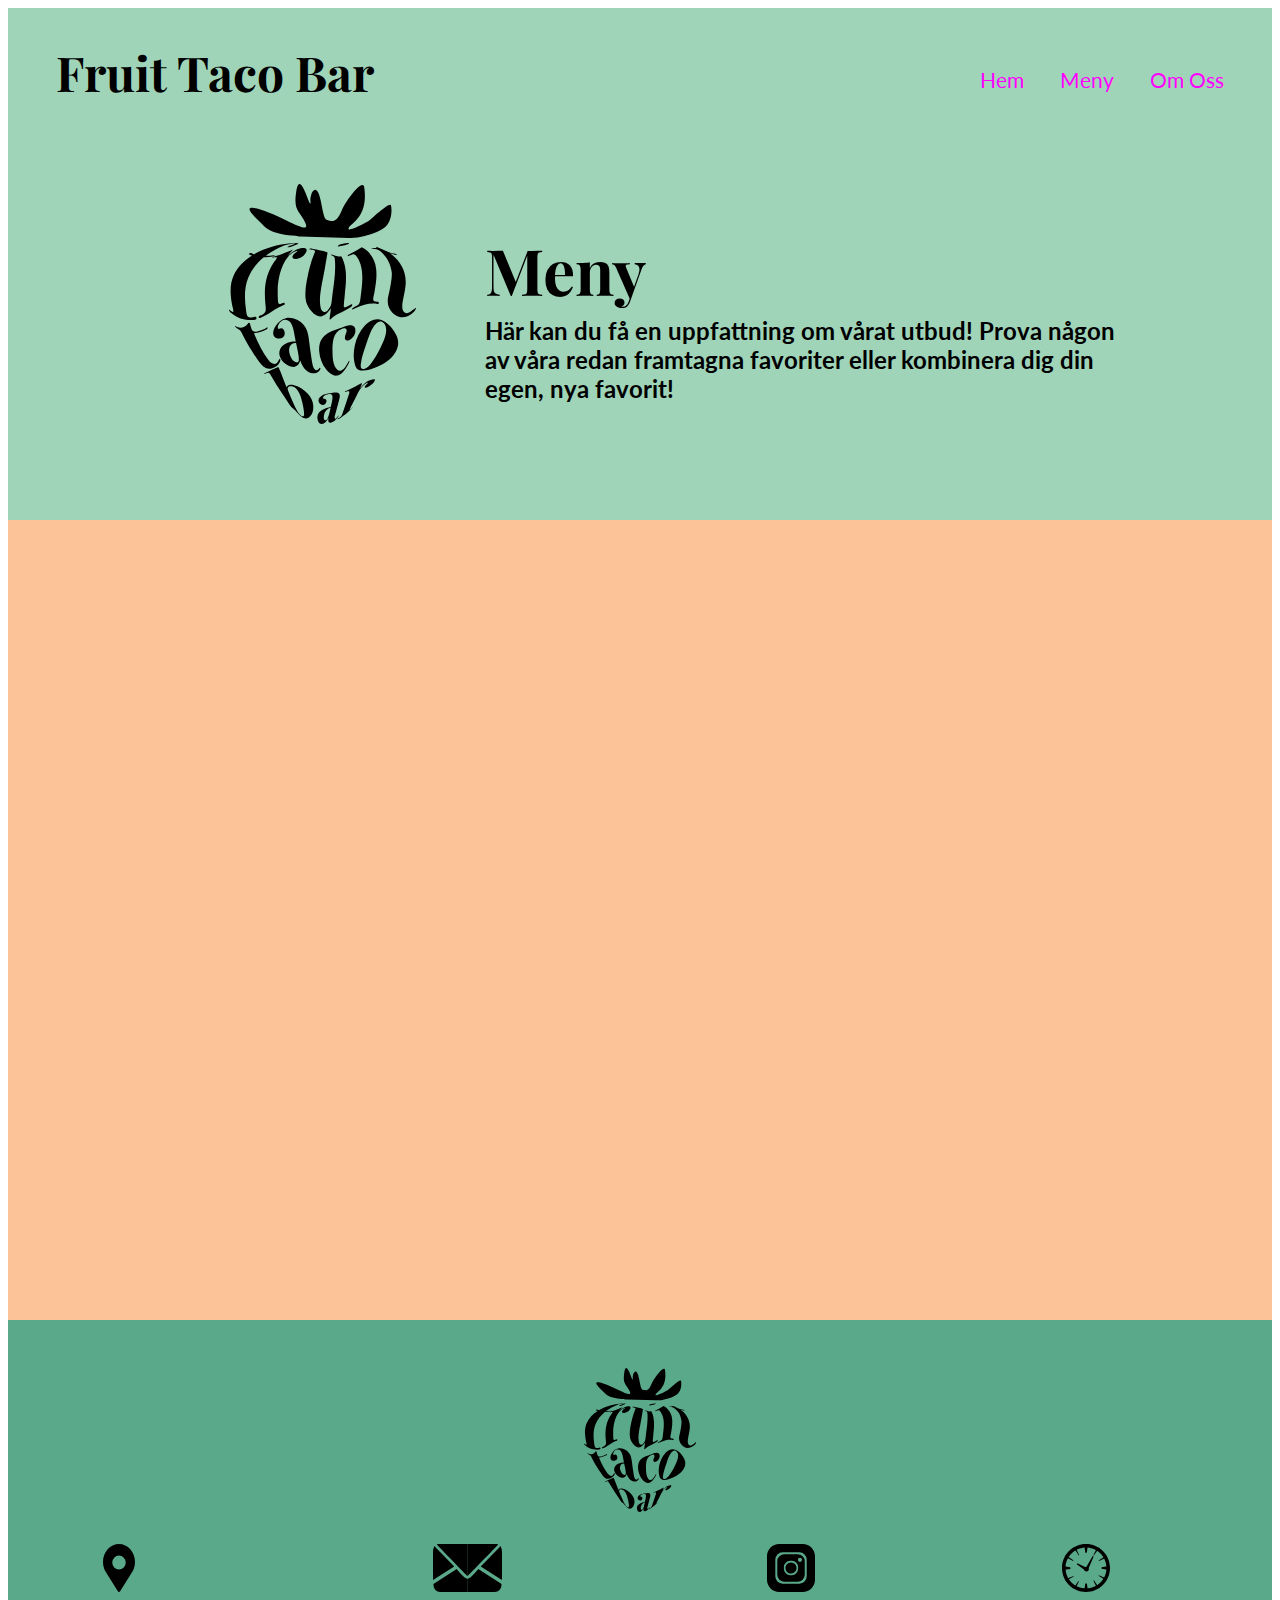
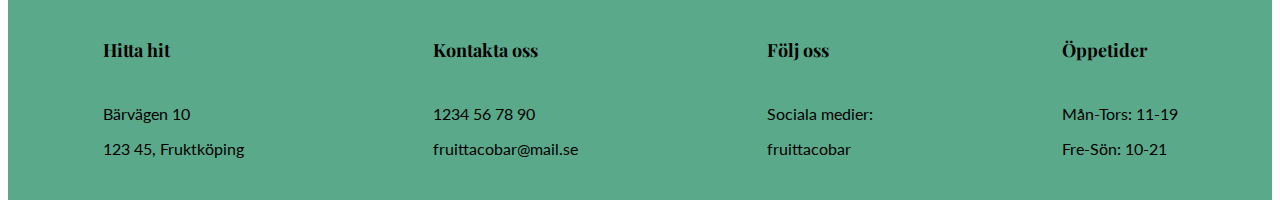
==== meny.html @ 5327a778 "måndag 6dec" ====
<!DOCTYPE html>
<html lang="en">
<head>
    <meta charset="UTF-8">
    <meta http-equiv="X-UA-Compatible" content="IE=edge">
    <meta name="viewport" content="width=device-width, initial-scale=1.0">
    
    <title>Meny - Fruit Taco Bar</title>
    <link rel="stylesheet" type="text/css" href="style.css">

    <style>
        @import url(https://fonts.googleapis.com/css2?family=Playfair+Display&display=swap);
        @import url(https://fonts.googleapis.com/css2?family=Lato:wght@300&display=swap);
    </style>

</head>
<body>

    <div id="wrapper">

        <header>
            <div id="upp">
                <h5 id="fruittacobar">Fruit Taco Bar</h5>
                <nav>
                    <ul>
                        <li><a href="index.html">Hem</a></li>
                        <li><a href="meny.html">Meny</a></li>
                        <li><a href="omoss.html">Om Oss</a></li>
                    </ul>
                </nav>
            </div>
            <div id="upp2"> 
                <h1>Meny</h1>
                <h2>Här kan du få en uppfattning om vårat utbud! Prova någon av våra redan framtagna favoriter eller kombinera dig din egen, nya favorit!</h2>
                <img id="logo1" src="img/logoblack.svg" alt="Logga">
            </div>
        </header>
    
        <main>

        </main>
    
        <footer>
            <section id="footerlogga">
                <img id="logo2" src="img/logoblack.svg" alt="Logga">
            </section>
            <section id="footerinfo">
                <article>
                    <img id="findus" src="img/symbol_findus.svg" alt="symbol">
                    <h6>Hitta hit</h6>
                    <p>Bärvägen 10</p>
                    <p>123 45, Fruktköping</p>
                </article>
                <article>
                    <img id="contactus" src="img/symbol_contactus.svg" alt="symbol">
                    <h6>Kontakta oss</h6>
                    <p>1234 56 78 90</p>
                    <p>fruittacobar@mail.se</p>
                </article>
                <article>
                    <img id="followus" src="img/symbol_followus.svg" alt="symbol">
                    <h6>Följ oss</h6>
                    <p>Sociala medier:</p>
                    <p>fruittacobar</p>
                </article>
                <article>
                    <img id="openinghours" src="img/symbol_openinghours.svg" alt="symbol">
                    <h6>Öppetider</h6>
                    <p>Mån-Tors: 11-19</p>
                    <p>Fre-Sön: 10-21</p>
                </article>
            </section>
        </footer>
    
    
    </div>
    
</body>
</html>
---- style.css ----
#wrapper {
    display: grid;
    grid-template-areas:
    'hd'
    'mn'
    'ft';
    grid-template-rows: 32rem 50rem 30rem;
}

header {
    grid-area: hd;
    background-color: rgb(159, 212, 185);
}

#upp {
    display: grid;
    grid-template-areas: 
    'h5 nav';
}

h5 {
    display: flex;
    justify-content: flex-start;
    grid-area: h5;
    font-family: 'Playfair Display';
    margin-left: 3rem;
    margin-top: 2rem;
    font-size: 3em
}

nav {
    display: flex;
    justify-content: flex-end;
    grid-area: nav;
    font-family: 'Lato';
    margin-right: 3rem;
    margin-top: 2.7rem;
}

a {
    text-decoration: none;
    color: fuchsia;
}

a:hover {
    color:deepskyblue;
}

#knapp {
    color:goldenrod;
}

#knapp:hover {
    color:lawngreen;
}

#upp2 {
    display: grid;
    grid-template-areas: 
    'logo1 h1'
    'logo1 h2';
    grid-template-columns: 16rem 40rem;
    grid-template-rows: 7rem 10rem;
    width: 65%;
    margin: auto;
}

h1 {
    grid-area: h1;
    font-family: 'Playfair Display';
    font-size: 4em;
}

h2 {
    grid-area: h2;
    font-family: 'Lato';
    font-size:1.5em;
}

#logo1 {
    height: 15rem;
    grid-area: logo1;
}

ul {
    list-style-type: none;
}

li {
    display: inline;
    margin-left: 2rem;
    font-size: 1.3rem;
    color: fuchsia;
}

main {
    grid-area: mn;
    background-color: rgb(252, 195, 152);
}

#fyrasteg {
    background-color: indianred;
    margin: 5rem;
    padding: 2rem;
}

#fyra {
    display: flex;
    justify-content: space-around;
}

#b {
    display: flex;
    justify-content: center;
    background-color: maroon;
    width: 20rem;
    margin: auto;
    font-size: 1.2rem;
}

#a {
    margin: 2rem;
}

h3 {
    font-family: 'Playfair Display';
}

h4 {
    font-family: 'Playfair Display';
}

#tworeviews {
    display: flex;
    justify-content: center;
    font-size: 1.3rem;
}

#review {
    width: 11rem;
}

#boxreview1 {
    background-color: mediumseagreen;
    width: 20rem;
    height: 10rem;
    margin-right: 2rem;
    padding: 2rem;
}

#boxreview2 {
    background-color: crimson;
    width: 20rem;
    height: 10rem;
    margin-left: 2rem;
    padding: 2rem;
}

#citat {
    font-size: 1.5rem;
}

footer {
    grid-area: ft;
    background-color:rgb(91, 169, 139);
    padding-top: 2rem;
}

#logo2 {
    height: 9rem;
}

#footerlogga {
    display: flex;
    justify-content: center;
    margin-bottom: 2rem;
    margin-top: 1rem;
}

#footerinfo {
    display: flex;
    justify-content: space-around;
}

h6 {
    font-family: 'Playfair Display';
    font-size: 18px;
}

p {
    font-family: 'Lato';
}

#findus { 
    height: 3rem;
}

#contactus {
    height: 3rem;
}

#followus {
    height: 3rem;
}

#openinghours {
    height: 3rem;
}
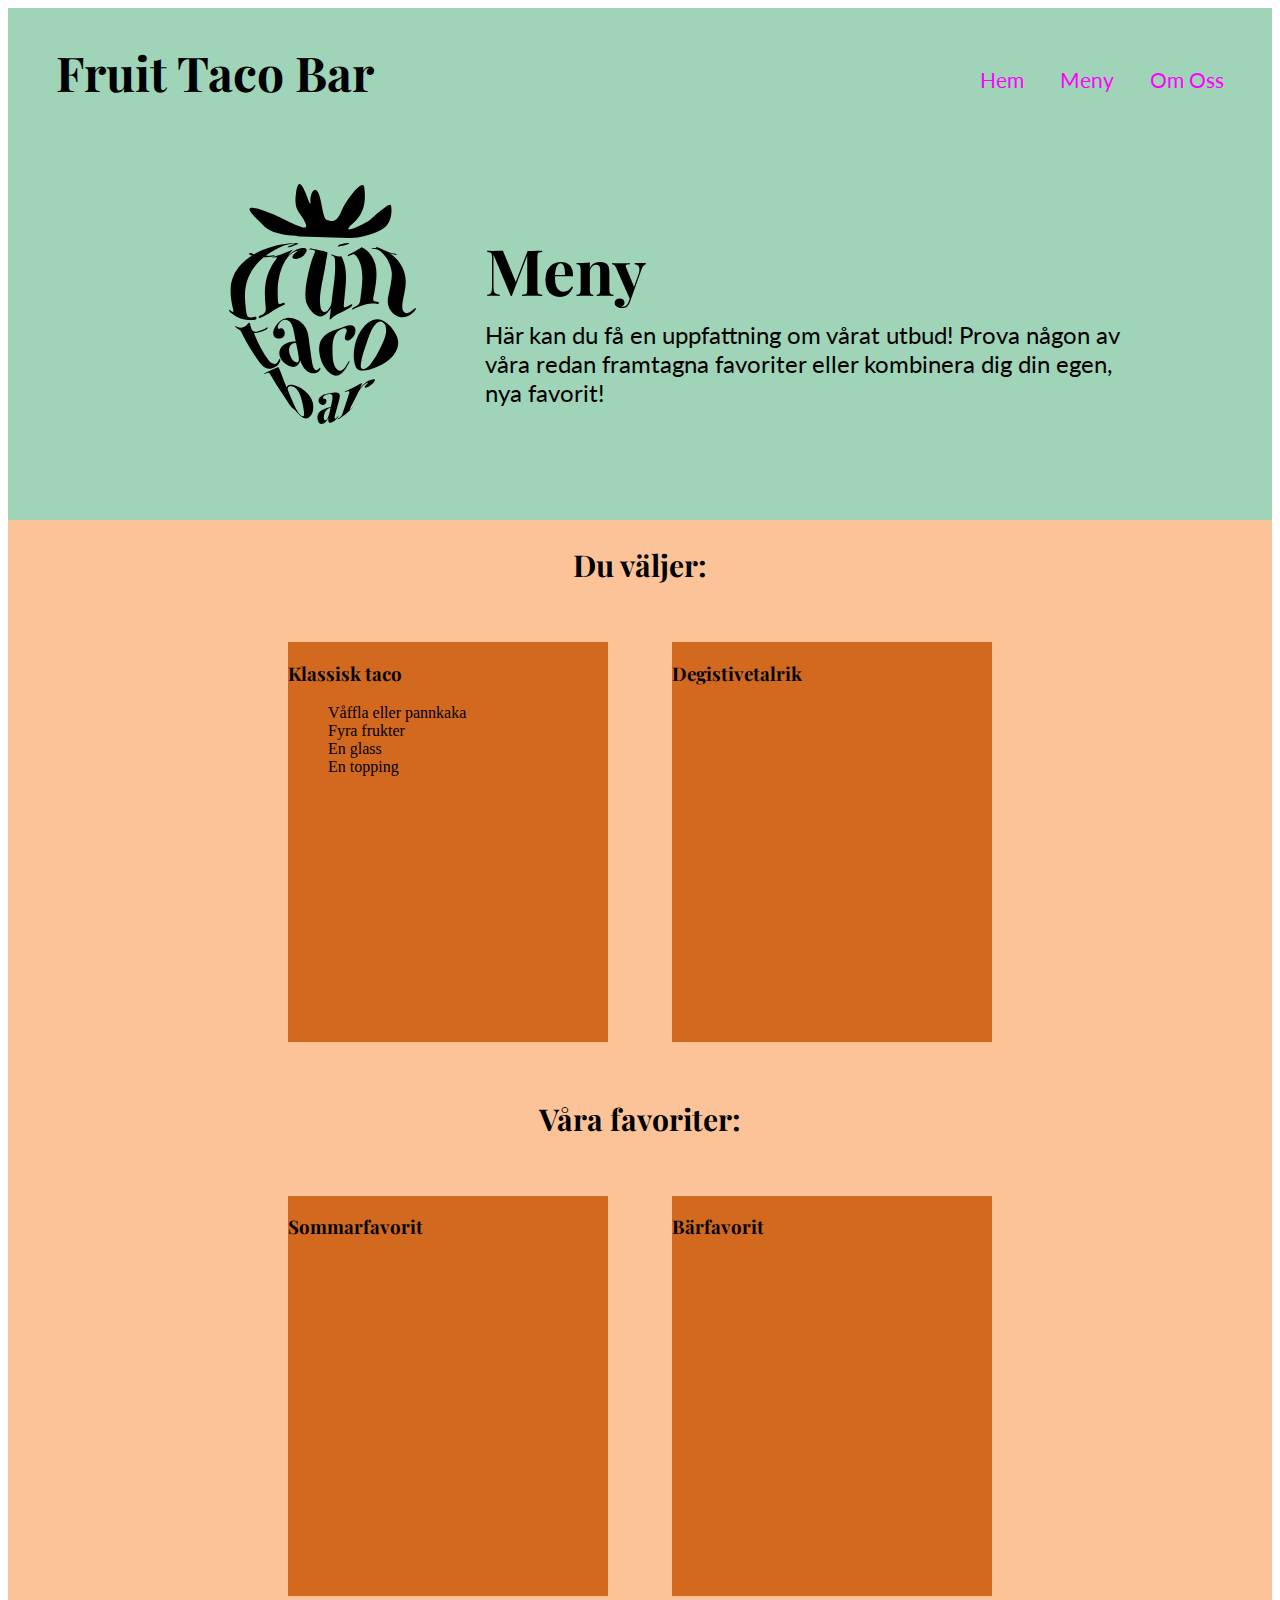
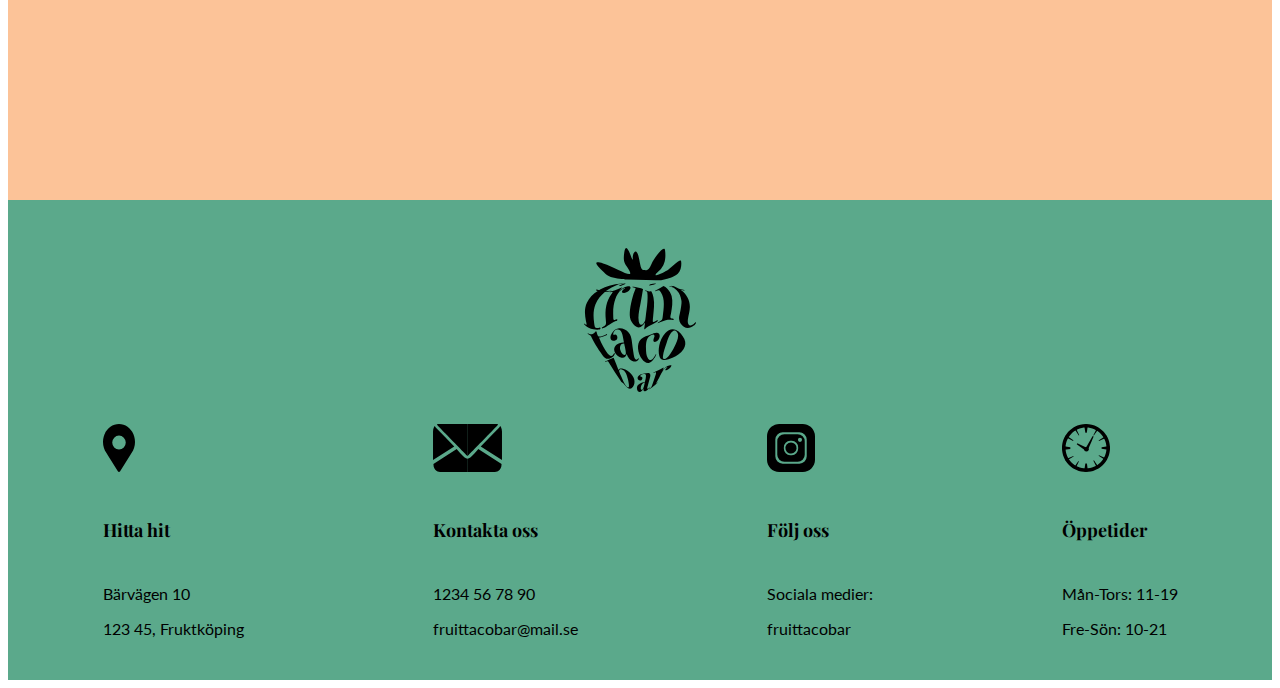
==== commit d0a94df7: "torsdag 9 december" ====
--- a/meny.html
+++ b/meny.html
@@ -23,21 +23,44 @@
                 <h5 id="fruittacobar">Fruit Taco Bar</h5>
                 <nav>
                     <ul>
-                        <li><a href="index.html">Hem</a></li>
-                        <li><a href="meny.html">Meny</a></li>
-                        <li><a href="omoss.html">Om Oss</a></li>
+                        <li class="navlista"><a href="index.html">Hem</a></li>
+                        <li class="navlista"><a href="meny.html">Meny</a></li>
+                        <li class="navlista"><a href="omoss.html">Om Oss</a></li>
                     </ul>
                 </nav>
             </div>
             <div id="upp2"> 
                 <h1>Meny</h1>
-                <h2>Här kan du få en uppfattning om vårat utbud! Prova någon av våra redan framtagna favoriter eller kombinera dig din egen, nya favorit!</h2>
+                <p id="pheader">Här kan du få en uppfattning om vårat utbud! Prova någon av våra redan framtagna favoriter eller kombinera dig din egen, nya favorit!</p>
                 <img id="logo1" src="img/logoblack.svg" alt="Logga">
             </div>
         </header>
     
         <main>
-
+            <h2>Du väljer:</h2>
+            <section id="sectionA">
+                <article id="klassisk">
+                    <h3>Klassisk taco</h3>
+                    <ul>
+                        <li>Våffla eller pannkaka</li>
+                        <li>Fyra frukter</li>
+                        <li>En glass</li>
+                        <li>En topping</li>
+                    </ul>
+                </article>
+                <article id="degistive">
+                    <h3>Degistivetalrik</h3>
+                </article>
+            </section>
+            <h2>Våra favoriter:</h2>
+            <section id="sectionB">
+                <article id="favorit1">
+                    <h3>Sommarfavorit</h3>
+                </article>
+                <article id="favorit2">
+                    <h3>Bärfavorit</h3>
+                </article>
+            </section>
         </main>
     
         <footer>
--- a/style.css
+++ b/style.css
@@ -4,7 +4,7 @@
     'hd'
     'mn'
     'ft';
-    grid-template-rows: 32rem 50rem 30rem;
+    grid-template-rows: 32rem 80rem 30rem;
 }
 
 header {
@@ -71,7 +71,7 @@
     font-size: 4em;
 }
 
-h2 {
+#pheader {
     grid-area: h2;
     font-family: 'Lato';
     font-size:1.5em;
@@ -86,7 +86,7 @@
     list-style-type: none;
 }
 
-li {
+.navlista {
     display: inline;
     margin-left: 2rem;
     font-size: 1.3rem;
@@ -205,4 +205,59 @@
 
 #openinghours {
     height: 3rem;
+}
+
+#sectionA {
+    display: grid;
+    grid-template-areas: 
+    'kl de';
+    display: flex;
+    justify-content: center;
+}
+
+#klassisk {
+    grid-area: kl;
+    width: 20rem;
+    height: 25rem;
+    background-color: chocolate;
+    margin:2rem;
+}
+
+#degistive {
+    grid-area: de;
+    width: 20rem;
+    height: 25rem;
+    background-color: chocolate;
+    margin:2rem;
+}
+
+#sectionB {
+    display: grid;
+    grid-template-areas: 
+    'f1 f2';
+    display: flex;
+    justify-content: center;
+}
+
+#favorit1 {
+    grid-area: f1;
+    width: 20rem;
+    height: 25rem;
+    background-color: chocolate;
+    margin:2rem;
+}
+
+#favorit2 {
+    grid-area: f2;
+    width: 20rem;
+    height: 25rem;
+    background-color: chocolate;
+    margin:2rem;
+}
+
+h2 {
+    font-family: 'Playfair Display';
+    font-size: 30px;
+    display: flex;
+    justify-content: center;
 }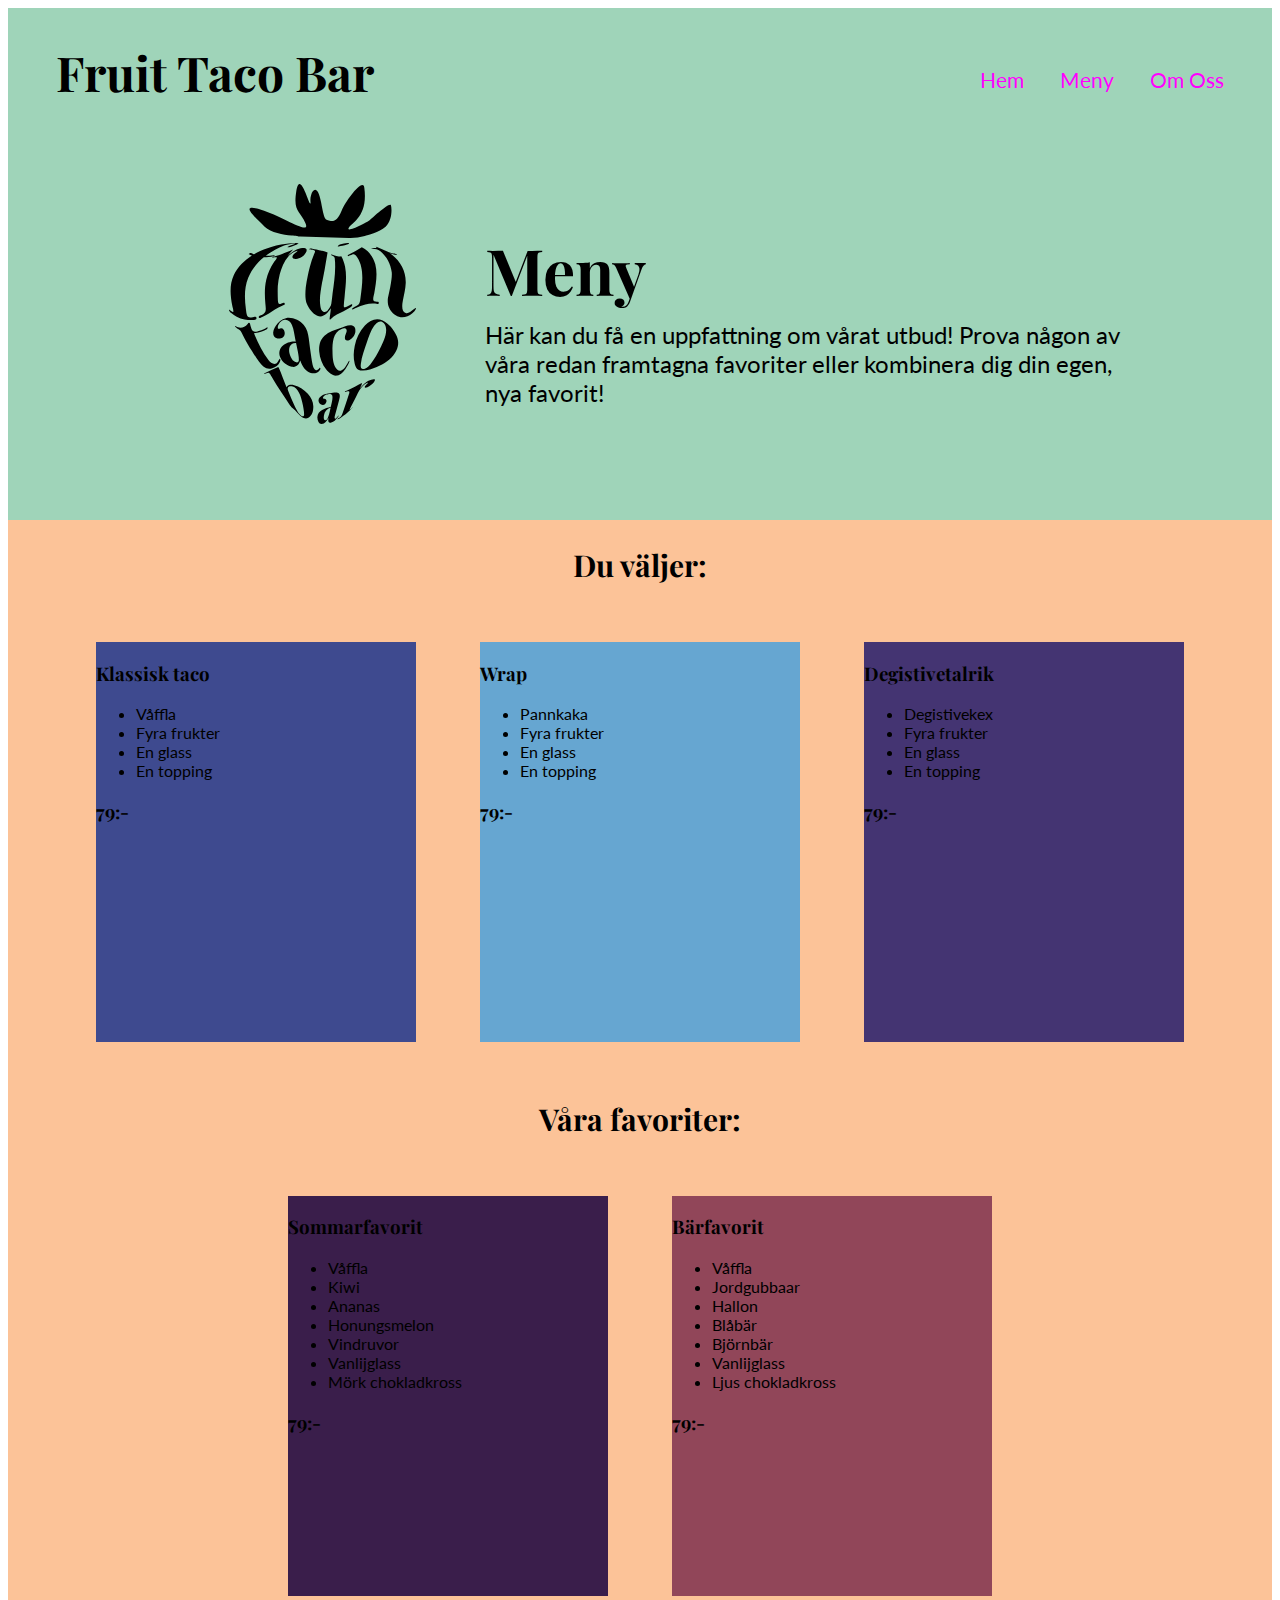
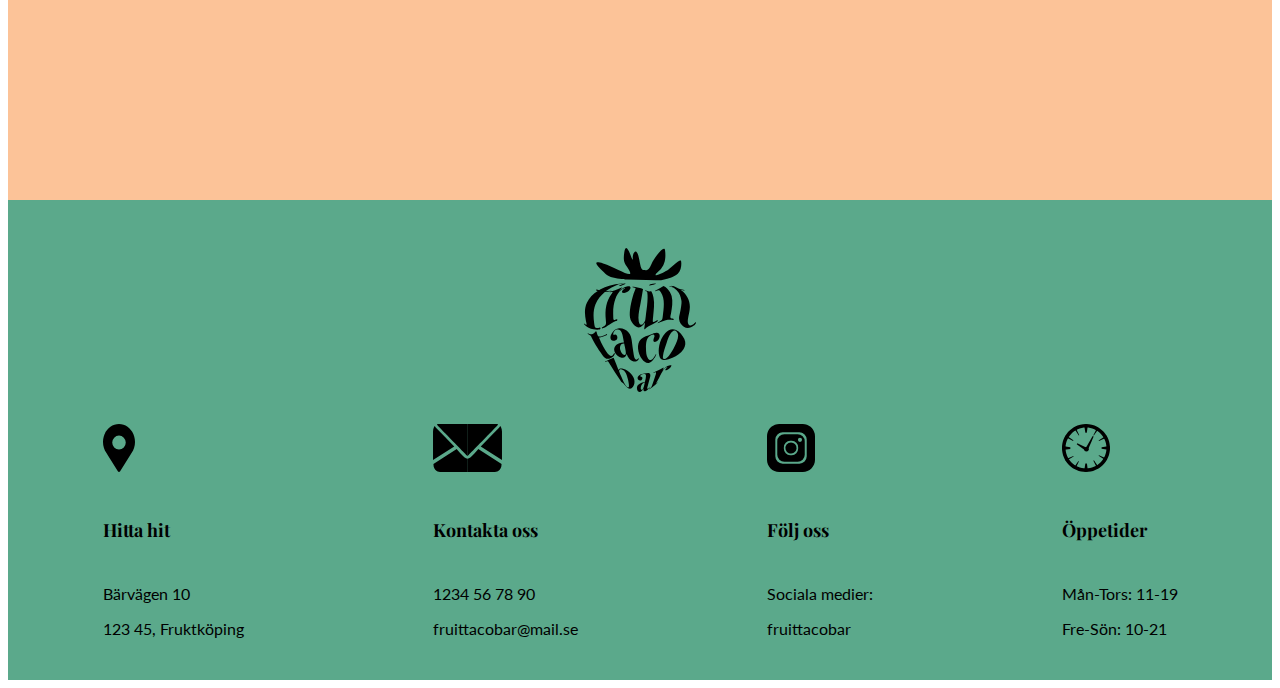
==== commit d9d42a1a: "lektion 16 dec" ====
--- a/meny.html
+++ b/meny.html
@@ -42,23 +42,61 @@
                 <article id="klassisk">
                     <h3>Klassisk taco</h3>
                     <ul>
-                        <li>Våffla eller pannkaka</li>
+                        <li>Våffla</li>
                         <li>Fyra frukter</li>
                         <li>En glass</li>
                         <li>En topping</li>
                     </ul>
+                    <h3 id="pris">79:-</h3>
+                </article>
+                <article id="wrap">
+                    <h3>Wrap</h3>
+                    <ul>
+                        <li>Pannkaka</li>
+                        <li>Fyra frukter</li>
+                        <li>En glass</li>
+                        <li>En topping</li>
+                    </ul>
+                    <h3 id="pris">79:-</h3>
                 </article>
                 <article id="degistive">
                     <h3>Degistivetalrik</h3>
+                    <ul>
+                        <li>Degistivekex</li>
+                        <li>Fyra frukter</li>
+                        <li>En glass</li>
+                        <li>En topping</li>
+                    </ul>
+                    <h3 id="pris">79:-</h3>
                 </article>
             </section>
             <h2>Våra favoriter:</h2>
             <section id="sectionB">
                 <article id="favorit1">
                     <h3>Sommarfavorit</h3>
+                    <ul>
+                        <li>Våffla</li>
+                        <li>Kiwi</li>
+                        <li>Ananas</li>
+                        <li>Honungsmelon</li>
+                        <li>Vindruvor</li>
+                        <li>Vanlijglass</li>
+                        <li>Mörk chokladkross</li>
+                    </ul>
+                    <h3 id="pris">79:-</h3>
                 </article>
                 <article id="favorit2">
                     <h3>Bärfavorit</h3>
+                    <ul>
+                        <li>Våffla</li>
+                        <li>Jordgubbaar</li>
+                        <li>Hallon</li>
+                        <li>Blåbär</li>
+                        <li>Björnbär</li>
+                        <li>Vanlijglass</li>
+                        <li>Ljus chokladkross</li>
+                    </ul>
+                    <h3 id="pris">79:-</h3>
                 </article>
             </section>
         </main>
@@ -95,7 +133,6 @@
             </section>
         </footer>
     
-    
     </div>
     
 </body>
--- a/style.css
+++ b/style.css
@@ -82,8 +82,12 @@
     grid-area: logo1;
 }
 
+ol {
+    list-style-type: none;
+}
+
 ul {
-    list-style-type: none;
+    font-family: 'Lato';
 }
 
 .navlista {
@@ -210,7 +214,7 @@
 #sectionA {
     display: grid;
     grid-template-areas: 
-    'kl de';
+    'kl wr de';
     display: flex;
     justify-content: center;
 }
@@ -219,7 +223,15 @@
     grid-area: kl;
     width: 20rem;
     height: 25rem;
-    background-color: chocolate;
+    background-color: rgb(62, 74, 143);
+    margin:2rem;
+}
+
+#wrap {
+    grid-area: wr;
+    width: 20rem;
+    height: 25rem;
+    background-color: rgb(102, 166, 209);
     margin:2rem;
 }
 
@@ -227,7 +239,7 @@
     grid-area: de;
     width: 20rem;
     height: 25rem;
-    background-color: chocolate;
+    background-color: rgb(68, 52, 114);
     margin:2rem;
 }
 
@@ -243,7 +255,7 @@
     grid-area: f1;
     width: 20rem;
     height: 25rem;
-    background-color: chocolate;
+    background-color: rgb(58, 30, 75);
     margin:2rem;
 }
 
@@ -251,7 +263,7 @@
     grid-area: f2;
     width: 20rem;
     height: 25rem;
-    background-color: chocolate;
+    background-color: rgb(145, 70, 89);
     margin:2rem;
 }
 
@@ -260,4 +272,8 @@
     font-size: 30px;
     display: flex;
     justify-content: center;
+}
+
+.omosssymbol {
+    height: 3rem;
 }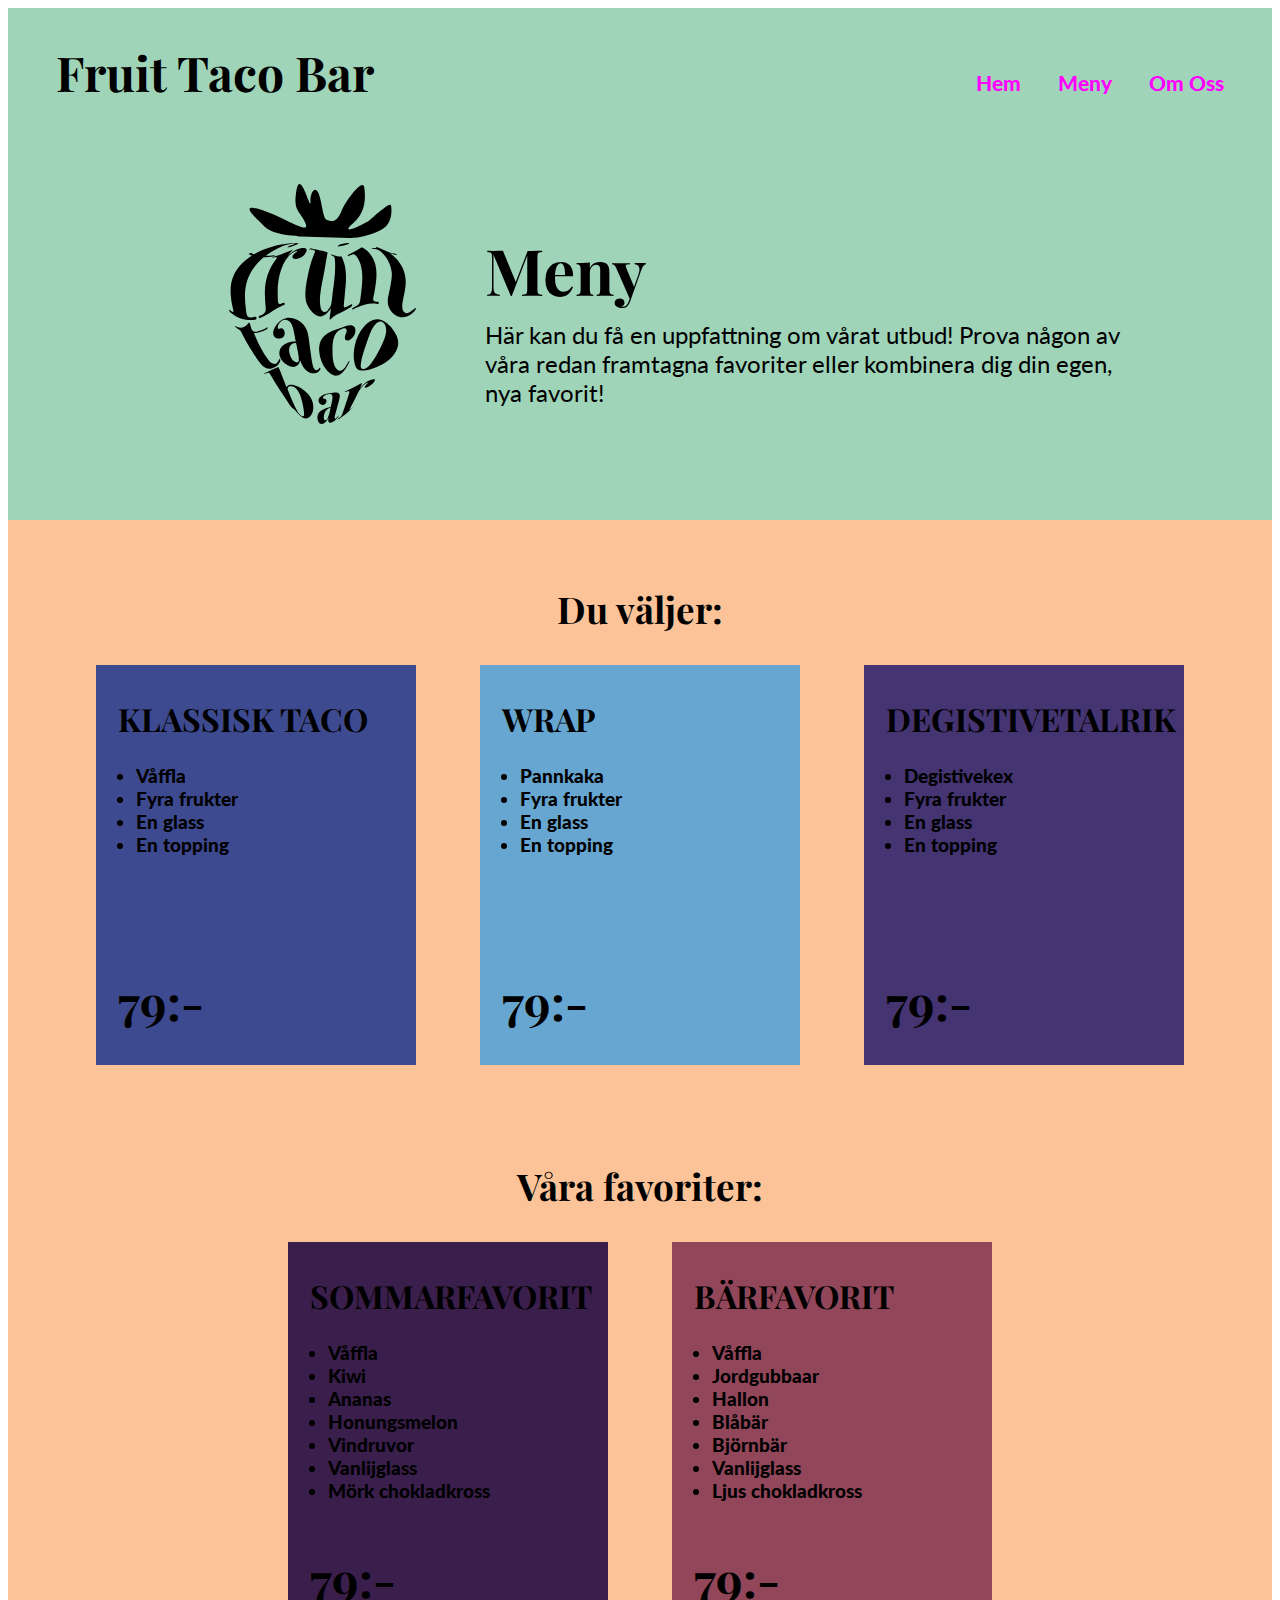
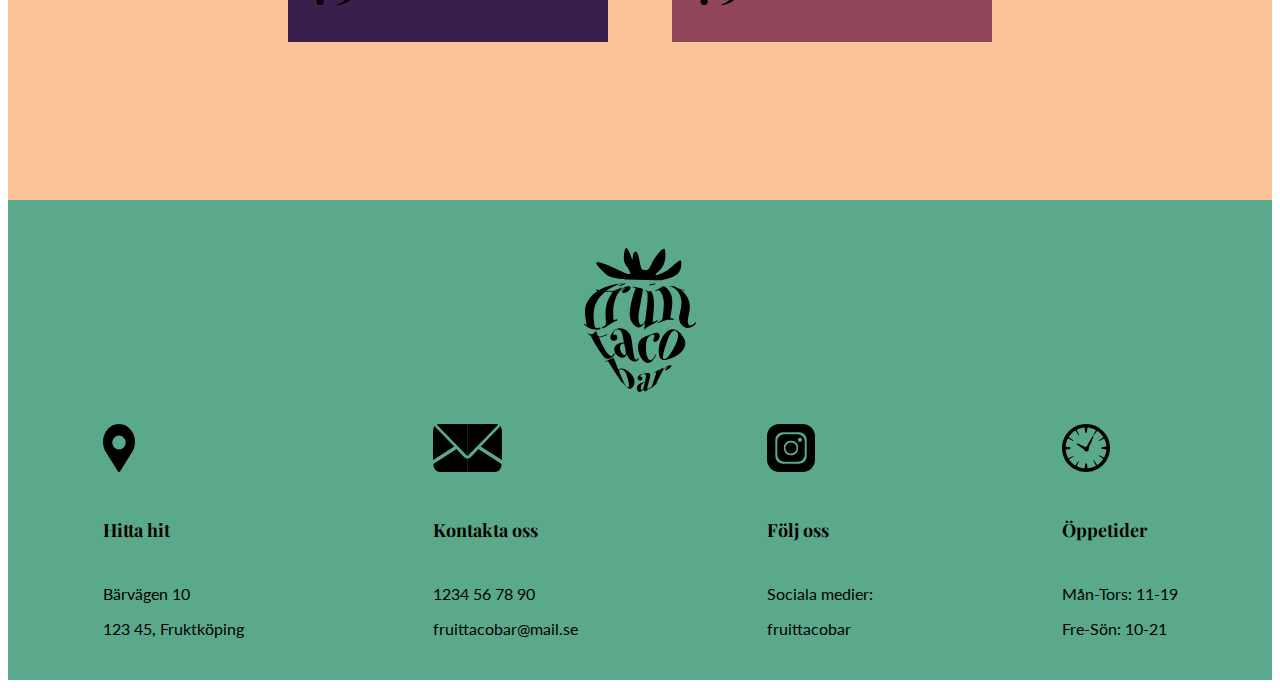
==== commit 941c2f1d: "30dec" ====
--- a/meny.html
+++ b/meny.html
@@ -16,7 +16,7 @@
 </head>
 <body>
 
-    <div id="wrapper">
+    <div id="wrappermeny">
 
         <header>
             <div id="upp">
@@ -40,40 +40,40 @@
             <h2>Du väljer:</h2>
             <section id="sectionA">
                 <article id="klassisk">
-                    <h3>Klassisk taco</h3>
+                    <h3>KLASSISK TACO</h3>
                     <ul>
                         <li>Våffla</li>
                         <li>Fyra frukter</li>
                         <li>En glass</li>
                         <li>En topping</li>
                     </ul>
-                    <h3 id="pris">79:-</h3>
+                    <h3 class="pris">79:-</h3>
                 </article>
                 <article id="wrap">
-                    <h3>Wrap</h3>
+                    <h3>WRAP</h3>
                     <ul>
                         <li>Pannkaka</li>
                         <li>Fyra frukter</li>
                         <li>En glass</li>
                         <li>En topping</li>
                     </ul>
-                    <h3 id="pris">79:-</h3>
+                    <h3 class="pris">79:-</h3>
                 </article>
                 <article id="degistive">
-                    <h3>Degistivetalrik</h3>
+                    <h3>DEGISTIVETALRIK</h3>
                     <ul>
                         <li>Degistivekex</li>
                         <li>Fyra frukter</li>
                         <li>En glass</li>
                         <li>En topping</li>
                     </ul>
-                    <h3 id="pris">79:-</h3>
+                    <h3 class="pris">79:-</h3>
                 </article>
             </section>
             <h2>Våra favoriter:</h2>
             <section id="sectionB">
                 <article id="favorit1">
-                    <h3>Sommarfavorit</h3>
+                    <h3>SOMMARFAVORIT</h3>
                     <ul>
                         <li>Våffla</li>
                         <li>Kiwi</li>
@@ -83,10 +83,10 @@
                         <li>Vanlijglass</li>
                         <li>Mörk chokladkross</li>
                     </ul>
-                    <h3 id="pris">79:-</h3>
+                    <h3 class="pris">79:-</h3>
                 </article>
                 <article id="favorit2">
-                    <h3>Bärfavorit</h3>
+                    <h3>BÄRFAVORIT</h3>
                     <ul>
                         <li>Våffla</li>
                         <li>Jordgubbaar</li>
@@ -96,7 +96,7 @@
                         <li>Vanlijglass</li>
                         <li>Ljus chokladkross</li>
                     </ul>
-                    <h3 id="pris">79:-</h3>
+                    <h3 class="pris">79:-</h3>
                 </article>
             </section>
         </main>
--- a/style.css
+++ b/style.css
@@ -1,4 +1,22 @@
-#wrapper {
+#wrapperhem {
+    display: grid;
+    grid-template-areas:
+    'hd'
+    'mn'
+    'ft';
+    grid-template-rows: 32rem 55rem 30rem;
+}
+
+#wrappermeny {
+    display: grid;
+    grid-template-areas:
+    'hd'
+    'mn'
+    'ft';
+    grid-template-rows: 32rem 80rem 30rem;
+}
+
+#wrapperomoss {
     display: grid;
     grid-template-areas:
     'hd'
@@ -86,10 +104,6 @@
     list-style-type: none;
 }
 
-ul {
-    font-family: 'Lato';
-}
-
 .navlista {
     display: inline;
     margin-left: 2rem;
@@ -104,7 +118,7 @@
 
 #fyrasteg {
     background-color: indianred;
-    margin: 5rem;
+    margin: 1rem 5rem 5rem 5rem;
     padding: 2rem;
 }
 
@@ -128,6 +142,25 @@
 
 h3 {
     font-family: 'Playfair Display';
+    font-size: 2rem;
+    margin-left: 1.4rem;
+    grid-area: h31;
+}
+
+ul {
+    font-family: 'Lato';
+    grid-area: ul1;
+    font-size: 1.2rem;
+    font-weight: 1000;
+}
+
+.pris {
+    font-size: 3rem;
+    grid-area: h32;
+}
+
+.enavfyra {
+    margin: auto;
 }
 
 h4 {
@@ -225,6 +258,12 @@
     height: 25rem;
     background-color: rgb(62, 74, 143);
     margin:2rem;
+    display: grid;
+    grid-template-areas: 
+    'h31'
+    'ul1'
+    'h32';
+    grid-template-rows: 5rem 11rem auto;
 }
 
 #wrap {
@@ -233,6 +272,12 @@
     height: 25rem;
     background-color: rgb(102, 166, 209);
     margin:2rem;
+    display: grid;
+    grid-template-areas: 
+    'h31'
+    'ul1'
+    'h32';
+    grid-template-rows: 5rem 11rem auto;
 }
 
 #degistive {
@@ -241,6 +286,12 @@
     height: 25rem;
     background-color: rgb(68, 52, 114);
     margin:2rem;
+    display: grid;
+    grid-template-areas: 
+    'h31'
+    'ul1'
+    'h32';
+    grid-template-rows: 5rem 11rem auto;
 }
 
 #sectionB {
@@ -257,6 +308,12 @@
     height: 25rem;
     background-color: rgb(58, 30, 75);
     margin:2rem;
+    display: grid;
+    grid-template-areas: 
+    'h31'
+    'ul1'
+    'h32';
+    grid-template-rows: 5rem 11rem auto;
 }
 
 #favorit2 {
@@ -265,15 +322,27 @@
     height: 25rem;
     background-color: rgb(145, 70, 89);
     margin:2rem;
+    display: grid;
+    grid-template-areas: 
+    'h31'
+    'ul1'
+    'h32';
+    grid-template-rows: 5rem 11rem auto;
 }
 
 h2 {
     font-family: 'Playfair Display';
-    font-size: 30px;
-    display: flex;
-    justify-content: center;
+    font-size: 2.3rem;
+    display: flex;
+    justify-content: center;
+    margin-top: 4rem;
+    margin-bottom: auto;
 }
 
 .omosssymbol {
     height: 3rem;
+}
+
+#brödtextomoss {
+    padding: 1rem 5rem 2rem 5rem;
 }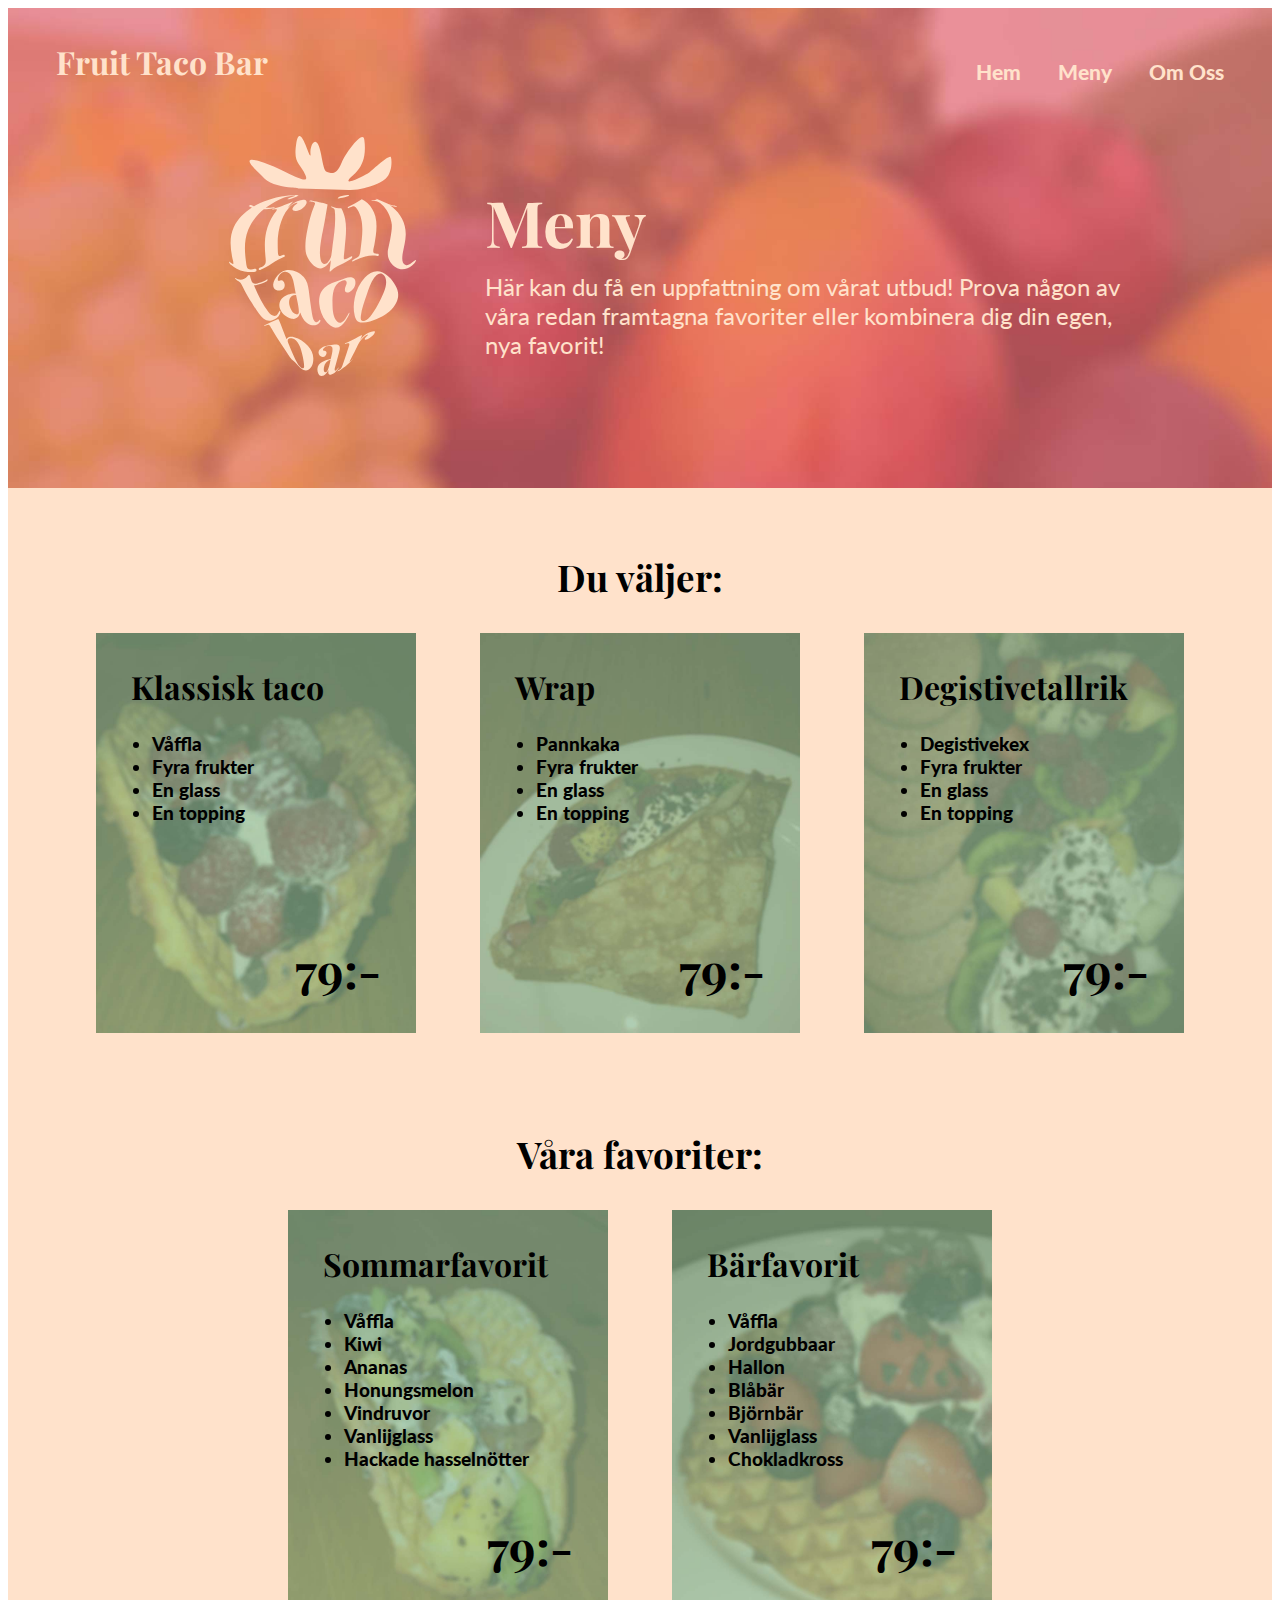
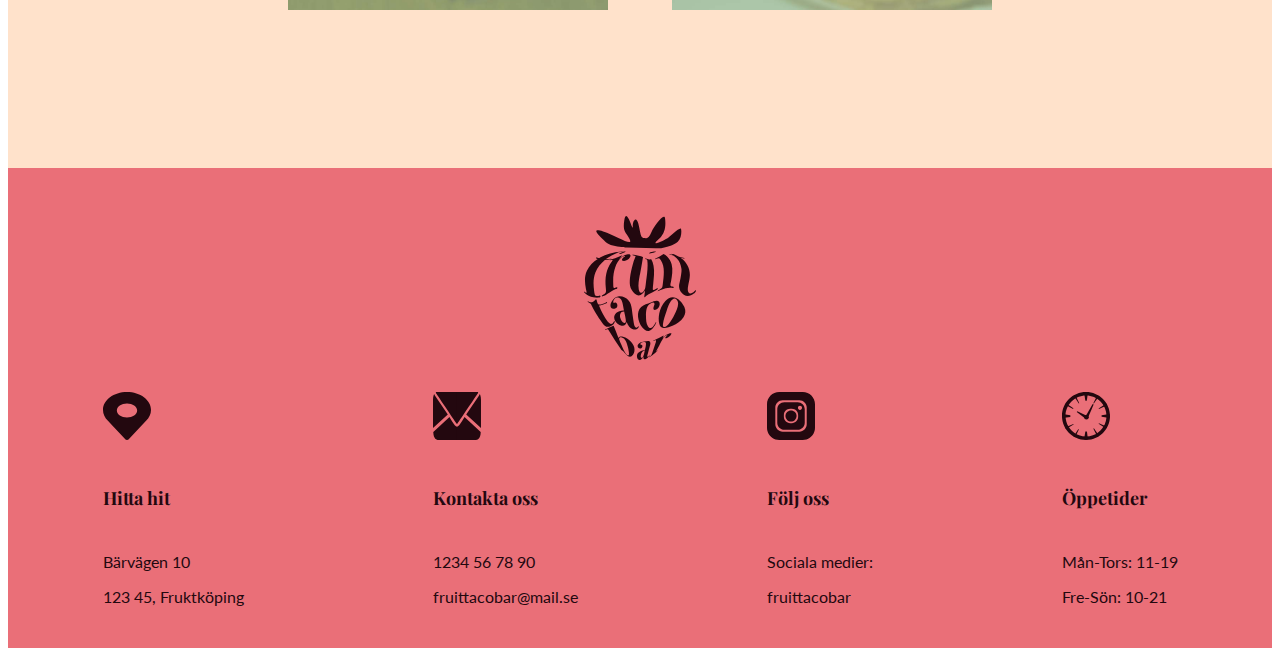
==== commit e0665de5: "måndag 3 jan" ====
--- a/meny.html
+++ b/meny.html
@@ -18,7 +18,7 @@
 
     <div id="wrappermeny">
 
-        <header>
+        <header id="headermeny">
             <div id="upp">
                 <h5 id="fruittacobar">Fruit Taco Bar</h5>
                 <nav>
@@ -32,7 +32,7 @@
             <div id="upp2"> 
                 <h1>Meny</h1>
                 <p id="pheader">Här kan du få en uppfattning om vårat utbud! Prova någon av våra redan framtagna favoriter eller kombinera dig din egen, nya favorit!</p>
-                <img id="logo1" src="img/logoblack.svg" alt="Logga">
+                <img id="logo1" src="img/logo_header.svg" alt="Logga">
             </div>
         </header>
     
@@ -40,7 +40,7 @@
             <h2>Du väljer:</h2>
             <section id="sectionA">
                 <article id="klassisk">
-                    <h3>KLASSISK TACO</h3>
+                    <h3>Klassisk taco</h3>
                     <ul>
                         <li>Våffla</li>
                         <li>Fyra frukter</li>
@@ -50,7 +50,7 @@
                     <h3 class="pris">79:-</h3>
                 </article>
                 <article id="wrap">
-                    <h3>WRAP</h3>
+                    <h3>Wrap</h3>
                     <ul>
                         <li>Pannkaka</li>
                         <li>Fyra frukter</li>
@@ -60,7 +60,7 @@
                     <h3 class="pris">79:-</h3>
                 </article>
                 <article id="degistive">
-                    <h3>DEGISTIVETALRIK</h3>
+                    <h3>Degistivetallrik</h3>
                     <ul>
                         <li>Degistivekex</li>
                         <li>Fyra frukter</li>
@@ -73,7 +73,7 @@
             <h2>Våra favoriter:</h2>
             <section id="sectionB">
                 <article id="favorit1">
-                    <h3>SOMMARFAVORIT</h3>
+                    <h3>Sommarfavorit</h3>
                     <ul>
                         <li>Våffla</li>
                         <li>Kiwi</li>
@@ -81,12 +81,12 @@
                         <li>Honungsmelon</li>
                         <li>Vindruvor</li>
                         <li>Vanlijglass</li>
-                        <li>Mörk chokladkross</li>
+                        <li>Hackade hasselnötter</li>
                     </ul>
                     <h3 class="pris">79:-</h3>
                 </article>
                 <article id="favorit2">
-                    <h3>BÄRFAVORIT</h3>
+                    <h3>Bärfavorit</h3>
                     <ul>
                         <li>Våffla</li>
                         <li>Jordgubbaar</li>
@@ -94,7 +94,7 @@
                         <li>Blåbär</li>
                         <li>Björnbär</li>
                         <li>Vanlijglass</li>
-                        <li>Ljus chokladkross</li>
+                        <li>Chokladkross</li>
                     </ul>
                     <h3 class="pris">79:-</h3>
                 </article>
@@ -103,29 +103,29 @@
     
         <footer>
             <section id="footerlogga">
-                <img id="logo2" src="img/logoblack.svg" alt="Logga">
+                <img id="logo2" src="img/logo_footer.svg" alt="Logga">
             </section>
             <section id="footerinfo">
                 <article>
-                    <img id="findus" src="img/symbol_findus.svg" alt="symbol">
+                    <img id="findus" src="img/symbol_findus_footer.svg" alt="symbol">
                     <h6>Hitta hit</h6>
                     <p>Bärvägen 10</p>
                     <p>123 45, Fruktköping</p>
                 </article>
                 <article>
-                    <img id="contactus" src="img/symbol_contactus.svg" alt="symbol">
+                    <img id="contactus" src="img/symbol_contactus_footer.svg" alt="symbol">
                     <h6>Kontakta oss</h6>
                     <p>1234 56 78 90</p>
                     <p>fruittacobar@mail.se</p>
                 </article>
                 <article>
-                    <img id="followus" src="img/symbol_followus.svg" alt="symbol">
+                    <img id="followus" src="img/symbol_followus_footer.svg" alt="symbol">
                     <h6>Följ oss</h6>
                     <p>Sociala medier:</p>
                     <p>fruittacobar</p>
                 </article>
                 <article>
-                    <img id="openinghours" src="img/symbol_openinghours.svg" alt="symbol">
+                    <img id="openinghours" src="img/symbol_openinghours_footer.svg" alt="symbol">
                     <h6>Öppetider</h6>
                     <p>Mån-Tors: 11-19</p>
                     <p>Fre-Sön: 10-21</p>
--- a/style.css
+++ b/style.css
@@ -4,7 +4,7 @@
     'hd'
     'mn'
     'ft';
-    grid-template-rows: 32rem 55rem 30rem;
+    grid-template-rows: 30rem 55rem 30rem;
 }
 
 #wrappermeny {
@@ -13,7 +13,7 @@
     'hd'
     'mn'
     'ft';
-    grid-template-rows: 32rem 80rem 30rem;
+    grid-template-rows: 30rem 80rem 30rem;
 }
 
 #wrapperomoss {
@@ -22,12 +22,26 @@
     'hd'
     'mn'
     'ft';
-    grid-template-rows: 32rem 80rem 30rem;
+    grid-template-rows: 30rem 80rem 30rem;
+}
+
+#headerhem {
+    background-image: url(./img/header_b.jpg);;
+    background-size: 100%;
+}
+
+#headermeny {
+    background-image: url(./img/header_a.jpg);
+    background-size: 100%;
+}
+
+#headeromoss {
+    background-image: url(./img/header_c.jpg);
+    background-size: 100%;
 }
 
 header {
     grid-area: hd;
-    background-color: rgb(159, 212, 185);
 }
 
 #upp {
@@ -43,7 +57,8 @@
     font-family: 'Playfair Display';
     margin-left: 3rem;
     margin-top: 2rem;
-    font-size: 3em
+    font-size: 2em;
+    color: rgb(255, 226, 203);
 }
 
 nav {
@@ -52,12 +67,12 @@
     grid-area: nav;
     font-family: 'Lato';
     margin-right: 3rem;
-    margin-top: 2.7rem;
+    margin-top: 2rem;
 }
 
 a {
     text-decoration: none;
-    color: fuchsia;
+    color: rgb(255, 226, 203);
 }
 
 a:hover {
@@ -87,12 +102,14 @@
     grid-area: h1;
     font-family: 'Playfair Display';
     font-size: 4em;
+    color: rgb(255, 226, 203);
 }
 
 #pheader {
     grid-area: h2;
     font-family: 'Lato';
     font-size:1.5em;
+    color: rgb(255, 226, 203);
 }
 
 #logo1 {
@@ -108,16 +125,16 @@
     display: inline;
     margin-left: 2rem;
     font-size: 1.3rem;
-    color: fuchsia;
+    
 }
 
 main {
     grid-area: mn;
-    background-color: rgb(252, 195, 152);
+    background-color: rgb(255, 226, 203);
 }
 
 #fyrasteg {
-    background-color: indianred;
+    background-color: rgb(234, 111, 120);
     margin: 1rem 5rem 5rem 5rem;
     padding: 2rem;
 }
@@ -130,7 +147,7 @@
 #b {
     display: flex;
     justify-content: center;
-    background-color: maroon;
+    background-color: rgb(255, 226, 203);
     width: 20rem;
     margin: auto;
     font-size: 1.2rem;
@@ -143,7 +160,7 @@
 h3 {
     font-family: 'Playfair Display';
     font-size: 2rem;
-    margin-left: 1.4rem;
+    margin-left: 2.2rem;
     grid-area: h31;
 }
 
@@ -152,21 +169,21 @@
     grid-area: ul1;
     font-size: 1.2rem;
     font-weight: 1000;
+    margin-left: 1rem;
 }
 
 .pris {
     font-size: 3rem;
     grid-area: h32;
+    display: flex;
+    justify-content: flex-end;
+    margin-right: 2.2rem;
 }
 
 .enavfyra {
     margin: auto;
 }
 
-h4 {
-    font-family: 'Playfair Display';
-}
-
 #tworeviews {
     display: flex;
     justify-content: center;
@@ -178,19 +195,19 @@
 }
 
 #boxreview1 {
-    background-color: mediumseagreen;
+    background-color: rgb(149, 182, 149);
     width: 20rem;
     height: 10rem;
-    margin-right: 2rem;
-    padding: 2rem;
+    margin: auto 2rem auto 2rem;
+    padding: 3.5rem;
 }
 
 #boxreview2 {
-    background-color: crimson;
+    background-color: rgb(149, 182, 149);
     width: 20rem;
     height: 10rem;
-    margin-left: 2rem;
-    padding: 2rem;
+    margin: auto 2rem auto 2rem;
+    padding: 3.5rem;
 }
 
 #citat {
@@ -199,7 +216,7 @@
 
 footer {
     grid-area: ft;
-    background-color:rgb(91, 169, 139);
+    background-color: rgb(234, 111, 120);
     padding-top: 2rem;
 }
 
@@ -222,10 +239,12 @@
 h6 {
     font-family: 'Playfair Display';
     font-size: 18px;
+    color: rgb(35, 8, 15);
 }
 
 p {
     font-family: 'Lato';
+    color: rgb(35, 8, 15)
 }
 
 #findus { 
@@ -264,6 +283,8 @@
     'ul1'
     'h32';
     grid-template-rows: 5rem 11rem auto;
+    background-image: url(./img/meny_e.jpg);
+    background-size: cover;
 }
 
 #wrap {
@@ -278,6 +299,8 @@
     'ul1'
     'h32';
     grid-template-rows: 5rem 11rem auto;
+    background-image: url(./img/meny_c.jpg);
+    background-size: cover;
 }
 
 #degistive {
@@ -292,6 +315,8 @@
     'ul1'
     'h32';
     grid-template-rows: 5rem 11rem auto;
+    background-image: url(./img/meny_d.jpg);
+    background-size: cover;
 }
 
 #sectionB {
@@ -314,6 +339,8 @@
     'ul1'
     'h32';
     grid-template-rows: 5rem 11rem auto;
+    background-image: url(./img/meny_a.jpg);
+    background-size: cover;
 }
 
 #favorit2 {
@@ -328,6 +355,8 @@
     'ul1'
     'h32';
     grid-template-rows: 5rem 11rem auto;
+    background-image: url(./img/meny_b.jpg);
+    background-size: cover;
 }
 
 h2 {
@@ -339,10 +368,60 @@
     margin-bottom: auto;
 }
 
-.omosssymbol {
+h4 {
+    font-family: 'Playfair Display';
+    font-size: 1.5rem;
+}
+
+.oossymbol {
     height: 3rem;
 }
 
+.rubrik {
+    display: flex;
+    justify-content: center;
+}
+
 #brödtextomoss {
-    padding: 1rem 5rem 2rem 5rem;
+    padding: 9rem;
+    padding-top: 1rem;
+}
+
+#four {
+    display: grid;
+    grid-template-areas: 
+    'art1 art2'
+    'art3 art4';
+}
+
+#art1 {
+    grid-area: art1;
+    background-color: white;
+    width: 20rem;
+    height: 20rem;
+    margin: auto 2rem 2rem auto;
+}
+
+#art2 {
+    grid-area: art2;
+    background-color: white;
+    width: 20rem;
+    height: 20rem;
+    margin: auto auto 2rem 2rem;
+}
+
+#art3 {
+    grid-area: art3;
+    background-color: white;
+    width: 20rem;
+    height: 20rem;
+    margin: 2rem 2rem auto auto;
+}
+
+#art4 {
+    grid-area: art4;
+    background-color: white;
+    width: 20rem;
+    height: 20rem;
+    margin: 2rem auto auto 2rem;
 }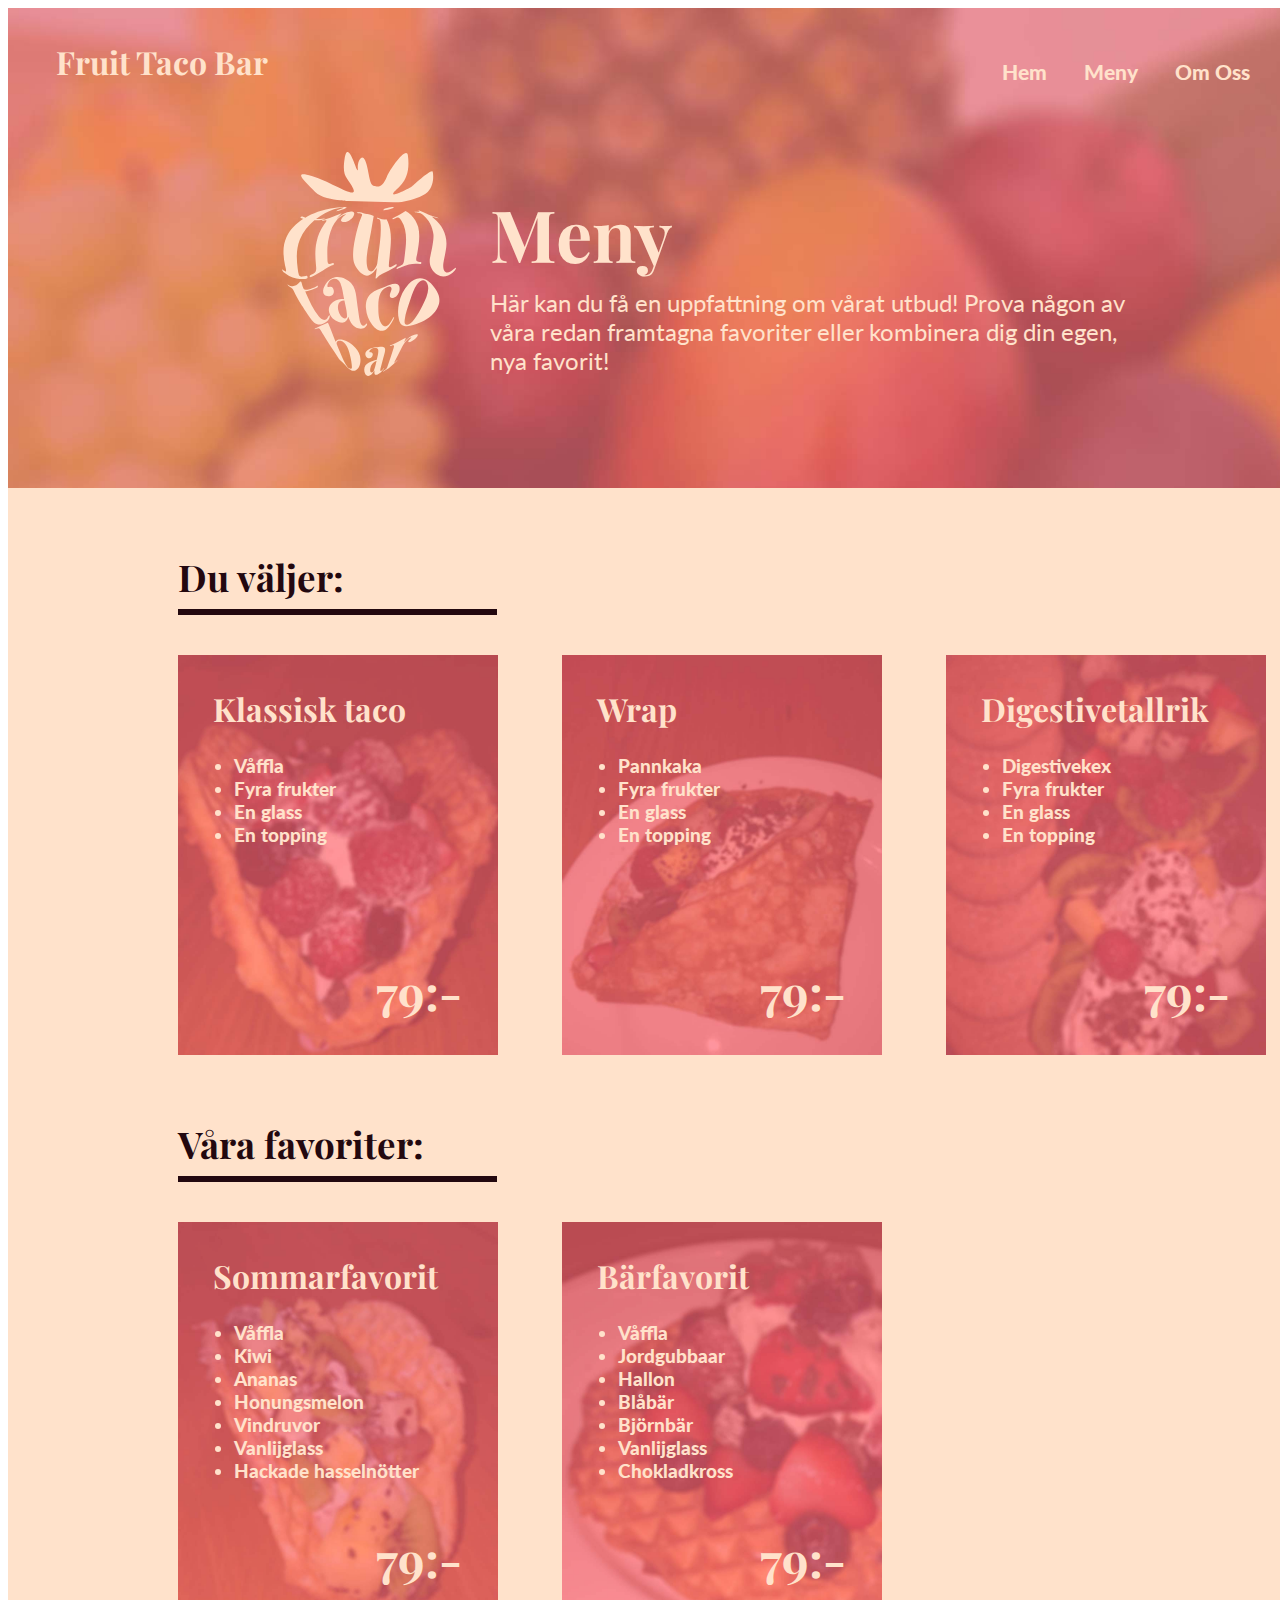
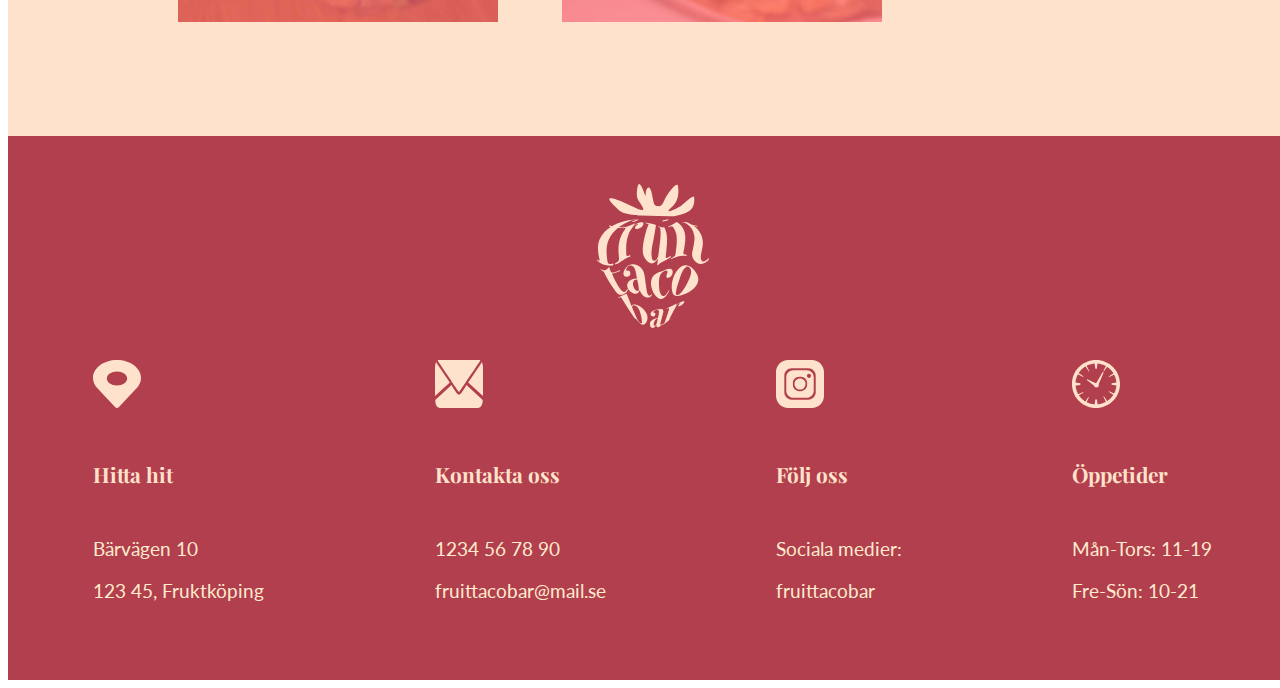
==== commit 90e0aff4: "söndag 9jan" ====
--- a/meny.html
+++ b/meny.html
@@ -32,12 +32,13 @@
             <div id="upp2"> 
                 <h1>Meny</h1>
                 <p id="pheader">Här kan du få en uppfattning om vårat utbud! Prova någon av våra redan framtagna favoriter eller kombinera dig din egen, nya favorit!</p>
-                <img id="logo1" src="img/logo_header.svg" alt="Logga">
+                <img id="logo1" src="img/logo.svg" alt="Logga">
             </div>
         </header>
     
         <main>
             <h2>Du väljer:</h2>
+            <hr>
             <section id="sectionA">
                 <article id="klassisk">
                     <h3>Klassisk taco</h3>
@@ -59,10 +60,10 @@
                     </ul>
                     <h3 class="pris">79:-</h3>
                 </article>
-                <article id="degistive">
-                    <h3>Degistivetallrik</h3>
+                <article id="digestive">
+                    <h3>Digestivetallrik</h3>
                     <ul>
-                        <li>Degistivekex</li>
+                        <li>Digestivekex</li>
                         <li>Fyra frukter</li>
                         <li>En glass</li>
                         <li>En topping</li>
@@ -71,8 +72,9 @@
                 </article>
             </section>
             <h2>Våra favoriter:</h2>
+            <hr>
             <section id="sectionB">
-                <article id="favorit1">
+                <article id="sommarfavorit">
                     <h3>Sommarfavorit</h3>
                     <ul>
                         <li>Våffla</li>
@@ -85,7 +87,7 @@
                     </ul>
                     <h3 class="pris">79:-</h3>
                 </article>
-                <article id="favorit2">
+                <article id="barfavorit">
                     <h3>Bärfavorit</h3>
                     <ul>
                         <li>Våffla</li>
@@ -103,32 +105,32 @@
     
         <footer>
             <section id="footerlogga">
-                <img id="logo2" src="img/logo_footer.svg" alt="Logga">
+                <img id="logo2" src="img/logo.svg" alt="Logga">
             </section>
             <section id="footerinfo">
                 <article>
-                    <img id="findus" src="img/symbol_findus_footer.svg" alt="symbol">
+                    <img id="findus" src="img/symbol_findus.svg" alt="symbol">
                     <h6>Hitta hit</h6>
-                    <p>Bärvägen 10</p>
-                    <p>123 45, Fruktköping</p>
+                    <p class="footerinfo">Bärvägen 10</p>
+                    <p class="footerinfo">123 45, Fruktköping</p>
                 </article>
                 <article>
-                    <img id="contactus" src="img/symbol_contactus_footer.svg" alt="symbol">
+                    <img id="contactus" src="img/symbol_contactus.svg" alt="symbol">
                     <h6>Kontakta oss</h6>
-                    <p>1234 56 78 90</p>
-                    <p>fruittacobar@mail.se</p>
+                    <p class="footerinfo">1234 56 78 90</p>
+                    <p class="footerinfo">fruittacobar@mail.se</p>
                 </article>
                 <article>
-                    <img id="followus" src="img/symbol_followus_footer.svg" alt="symbol">
+                    <img id="followus" src="img/symbol_followus.svg" alt="symbol">
                     <h6>Följ oss</h6>
-                    <p>Sociala medier:</p>
-                    <p>fruittacobar</p>
+                    <p class="footerinfo">Sociala medier:</p>
+                    <p class="footerinfo">fruittacobar</p>
                 </article>
                 <article>
-                    <img id="openinghours" src="img/symbol_openinghours_footer.svg" alt="symbol">
+                    <img id="openinghours" src="img/symbol_openinghours.svg" alt="symbol">
                     <h6>Öppetider</h6>
-                    <p>Mån-Tors: 11-19</p>
-                    <p>Fre-Sön: 10-21</p>
+                    <p class="footerinfo">Mån-Tors: 11-19</p>
+                    <p class="footerinfo">Fre-Sön: 10-21</p>
                 </article>
             </section>
         </footer>
--- a/style.css
+++ b/style.css
@@ -4,7 +4,7 @@
     'hd'
     'mn'
     'ft';
-    grid-template-rows: 30rem 55rem 30rem;
+    grid-template-rows: 30rem 72rem 34rem;
 }
 
 #wrappermeny {
@@ -13,7 +13,7 @@
     'hd'
     'mn'
     'ft';
-    grid-template-rows: 30rem 80rem 30rem;
+    grid-template-rows: 30rem 78rem 34rem;
 }
 
 #wrapperomoss {
@@ -22,22 +22,30 @@
     'hd'
     'mn'
     'ft';
-    grid-template-rows: 30rem 80rem 30rem;
+    grid-template-rows: 30rem 73rem 34rem;
 }
 
 #headerhem {
-    background-image: url(./img/header_b.jpg);;
+    background-image: url(./img/header_hem.jpg);;
     background-size: 100%;
 }
 
 #headermeny {
-    background-image: url(./img/header_a.jpg);
+    background-image: url(./img/header_meny.jpg);
     background-size: 100%;
 }
 
 #headeromoss {
-    background-image: url(./img/header_c.jpg);
+    background-image: url(./img/header_omoss.jpg);
     background-size: 100%;
+}
+
+.ljus {
+    color: rgb(255, 226, 203);
+}
+
+.dark {
+    color: rgb(35, 8, 15)
 }
 
 header {
@@ -76,15 +84,15 @@
 }
 
 a:hover {
-    color:deepskyblue;
+    color:rgb(35, 8, 15);
 }
 
 #knapp {
-    color:goldenrod;
+    color: rgb(35, 8, 15);
 }
 
 #knapp:hover {
-    color:lawngreen;
+    color:rgb(234, 111, 120);
 }
 
 #upp2 {
@@ -101,8 +109,9 @@
 h1 {
     grid-area: h1;
     font-family: 'Playfair Display';
-    font-size: 4em;
-    color: rgb(255, 226, 203);
+    font-size: 4.5em;
+    color: rgb(255, 226, 203);
+    
 }
 
 #pheader {
@@ -110,11 +119,14 @@
     font-family: 'Lato';
     font-size:1.5em;
     color: rgb(255, 226, 203);
+    padding-top: 1rem;
 }
 
 #logo1 {
-    height: 15rem;
+    height: 14rem;
     grid-area: logo1;
+    padding-left: 3rem;
+    padding-top: 1rem;
 }
 
 ol {
@@ -125,7 +137,6 @@
     display: inline;
     margin-left: 2rem;
     font-size: 1.3rem;
-    
 }
 
 main {
@@ -134,7 +145,6 @@
 }
 
 #fyrasteg {
-    background-color: rgb(234, 111, 120);
     margin: 1rem 5rem 5rem 5rem;
     padding: 2rem;
 }
@@ -147,10 +157,11 @@
 #b {
     display: flex;
     justify-content: center;
-    background-color: rgb(255, 226, 203);
     width: 20rem;
     margin: auto;
     font-size: 1.2rem;
+    border: solid 0.2rem rgb(35, 8, 15);
+    border-radius: 2rem;
 }
 
 #a {
@@ -162,6 +173,7 @@
     font-size: 2rem;
     margin-left: 2.2rem;
     grid-area: h31;
+    color: rgb(255, 226, 203);
 }
 
 ul {
@@ -170,6 +182,7 @@
     font-size: 1.2rem;
     font-weight: 1000;
     margin-left: 1rem;
+    color: rgb(255, 226, 203);
 }
 
 .pris {
@@ -178,15 +191,15 @@
     display: flex;
     justify-content: flex-end;
     margin-right: 2.2rem;
+    color: rgb(255, 226, 203);
 }
 
 .enavfyra {
     margin: auto;
+    color: black;
 }
 
 #tworeviews {
-    display: flex;
-    justify-content: center;
     font-size: 1.3rem;
 }
 
@@ -194,29 +207,71 @@
     width: 11rem;
 }
 
+#rad1 {
+    display: grid;
+    grid-template-areas: 
+    'b1 p1 t1';
+}
+
+#rad2 {
+    display: grid;
+    grid-template-areas: 
+    'p2 t2 b2';
+}
+
 #boxreview1 {
-    background-color: rgb(149, 182, 149);
-    width: 20rem;
-    height: 10rem;
-    margin: auto 2rem auto 2rem;
-    padding: 3.5rem;
+    background-color: rgb(234, 111, 120);
+    width: 30rem;
+    height: 18rem;
+    margin: auto 0.5rem 0.5rem 9.8rem;
+    padding: 4.4rem;
+    box-sizing: border-box;
+    grid-area: b1;
 }
 
 #boxreview2 {
-    background-color: rgb(149, 182, 149);
-    width: 20rem;
-    height: 10rem;
-    margin: auto 2rem auto 2rem;
-    padding: 3.5rem;
+    background-color: rgb(234, 111, 120);
+    width: 30rem;
+    height: 18rem;
+    margin: 0.5rem 9.8rem auto 0.5rem;
+    padding: 4rem;
+    box-sizing: border-box;
+    grid-area: b2;
 }
 
 #citat {
     font-size: 1.5rem;
 }
 
+#person1 {
+    height: 18rem;
+    grid-area: p1;
+    margin: auto 0.5rem 0.5rem 0.5rem;
+    grid-area: p1;
+}
+
+#person2 {
+    height: 18rem;
+    grid-area: p2;
+    margin: 0.5rem 0.5rem auto 9.8rem;
+    grid-area: p2;
+}
+
+#tacobild1 {
+    height: 18rem;
+    grid-area: t1;
+    margin: auto 9.8rem 0.5rem 0.5rem;
+}
+
+#tacobild2 {
+    height: 18rem;
+    grid-area: t2;
+    margin: 0.5rem 0.5rem auto 0.5rem;
+}
+
 footer {
     grid-area: ft;
-    background-color: rgb(234, 111, 120);
+    background-color: rgb(178, 63, 77);
     padding-top: 2rem;
 }
 
@@ -236,15 +291,20 @@
     justify-content: space-around;
 }
 
+.footerinfo {
+    color: blanchedalmond;
+}
+
 h6 {
     font-family: 'Playfair Display';
-    font-size: 18px;
-    color: rgb(35, 8, 15);
+    font-size: 1.3rem;
+    color: rgb(255, 226, 203);
 }
 
 p {
     font-family: 'Lato';
-    color: rgb(35, 8, 15)
+    color: rgb(35, 8, 15);
+    font-size: 1.2rem;
 }
 
 #findus { 
@@ -268,7 +328,7 @@
     grid-template-areas: 
     'kl wr de';
     display: flex;
-    justify-content: center;
+    justify-content: flex-start;
 }
 
 #klassisk {
@@ -276,15 +336,15 @@
     width: 20rem;
     height: 25rem;
     background-color: rgb(62, 74, 143);
-    margin:2rem;
     display: grid;
     grid-template-areas: 
     'h31'
     'ul1'
     'h32';
     grid-template-rows: 5rem 11rem auto;
-    background-image: url(./img/meny_e.jpg);
+    background-image: url(./img/meny_klassisktaco.jpg);
     background-size: cover;
+    margin: 2rem 2rem auto 10.6rem;
 }
 
 #wrap {
@@ -292,31 +352,31 @@
     width: 20rem;
     height: 25rem;
     background-color: rgb(102, 166, 209);
-    margin:2rem;
     display: grid;
     grid-template-areas: 
     'h31'
     'ul1'
     'h32';
     grid-template-rows: 5rem 11rem auto;
-    background-image: url(./img/meny_c.jpg);
+    background-image: url(./img/meny_wrap.jpg);
     background-size: cover;
-}
-
-#degistive {
+    margin: 2rem 2rem auto 2rem;
+}
+
+#digestive {
     grid-area: de;
     width: 20rem;
     height: 25rem;
     background-color: rgb(68, 52, 114);
-    margin:2rem;
     display: grid;
     grid-template-areas: 
     'h31'
     'ul1'
     'h32';
     grid-template-rows: 5rem 11rem auto;
-    background-image: url(./img/meny_d.jpg);
+    background-image: url(./img/meny_digestivetallrik.jpg);
     background-size: cover;
+    margin: 2rem 2rem auto 2rem;
 }
 
 #sectionB {
@@ -324,38 +384,38 @@
     grid-template-areas: 
     'f1 f2';
     display: flex;
-    justify-content: center;
-}
-
-#favorit1 {
+    justify-content: flex-start;
+}
+
+#sommarfavorit {
     grid-area: f1;
     width: 20rem;
     height: 25rem;
     background-color: rgb(58, 30, 75);
-    margin:2rem;
+    margin: 2rem 2rem auto 10.6rem;
     display: grid;
     grid-template-areas: 
     'h31'
     'ul1'
     'h32';
     grid-template-rows: 5rem 11rem auto;
-    background-image: url(./img/meny_a.jpg);
+    background-image: url(./img/meny_sommarfavorit.jpg);
     background-size: cover;
 }
 
-#favorit2 {
+#barfavorit {
     grid-area: f2;
     width: 20rem;
     height: 25rem;
     background-color: rgb(145, 70, 89);
-    margin:2rem;
+    margin: 2rem 2rem auto 2rem;
     display: grid;
     grid-template-areas: 
     'h31'
     'ul1'
     'h32';
     grid-template-rows: 5rem 11rem auto;
-    background-image: url(./img/meny_b.jpg);
+    background-image: url(./img/meny_barfavorit.jpg);
     background-size: cover;
 }
 
@@ -363,9 +423,15 @@
     font-family: 'Playfair Display';
     font-size: 2.3rem;
     display: flex;
-    justify-content: center;
-    margin-top: 4rem;
-    margin-bottom: auto;
+    justify-content: flex-start;
+    margin: 4rem auto auto 10.6rem;
+    color: rgb(35, 8, 15);
+}
+
+hr {
+    width: 19.6rem;
+    margin-left: 10.6rem;
+    border: solid 3px rgb(35, 8, 15);
 }
 
 h4 {
@@ -373,18 +439,18 @@
     font-size: 1.5rem;
 }
 
-.oossymbol {
+.ossymbol {
     height: 3rem;
 }
 
-.rubrik {
+.os {
     display: flex;
     justify-content: center;
+    color: rgb(255, 226, 203);
 }
 
 #brödtextomoss {
-    padding: 9rem;
-    padding-top: 1rem;
+    padding: 1rem 10.6rem 2rem 10.6rem;
 }
 
 #four {
@@ -396,32 +462,40 @@
 
 #art1 {
     grid-area: art1;
-    background-color: white;
-    width: 20rem;
-    height: 20rem;
-    margin: auto 2rem 2rem auto;
+    background-color: rgb(234, 111, 120);
+    width: 33rem;
+    height: 23rem;
+    padding-top: 3.5rem;
+    box-sizing: border-box;
+    margin: auto 1rem 1rem 10.6rem;
 }
 
 #art2 {
     grid-area: art2;
-    background-color: white;
-    width: 20rem;
-    height: 20rem;
-    margin: auto auto 2rem 2rem;
+    background-color: rgb(234, 111, 120);
+    width: 33rem;
+    height: 23rem;
+    padding-top: 3.5rem;
+    box-sizing: border-box;
+    margin: auto 10.6rem 1rem 1rem;
 }
 
 #art3 {
     grid-area: art3;
-    background-color: white;
-    width: 20rem;
-    height: 20rem;
-    margin: 2rem 2rem auto auto;
+    background-color: rgb(234, 111, 120);
+    width: 33rem;
+    height: 23rem;
+    padding-top: 3.5rem;
+    box-sizing: border-box;
+    margin: 1rem 1rem auto 10.6rem;
 }
 
 #art4 {
     grid-area: art4;
-    background-color: white;
-    width: 20rem;
-    height: 20rem;
-    margin: 2rem auto auto 2rem;
+    background-color: rgb(234, 111, 120);
+    width: 33rem;
+    height: 23rem;
+    padding-top: 3.5rem;
+    box-sizing: border-box;
+    margin: 1rem 10.6rem auto 1rem;
 }